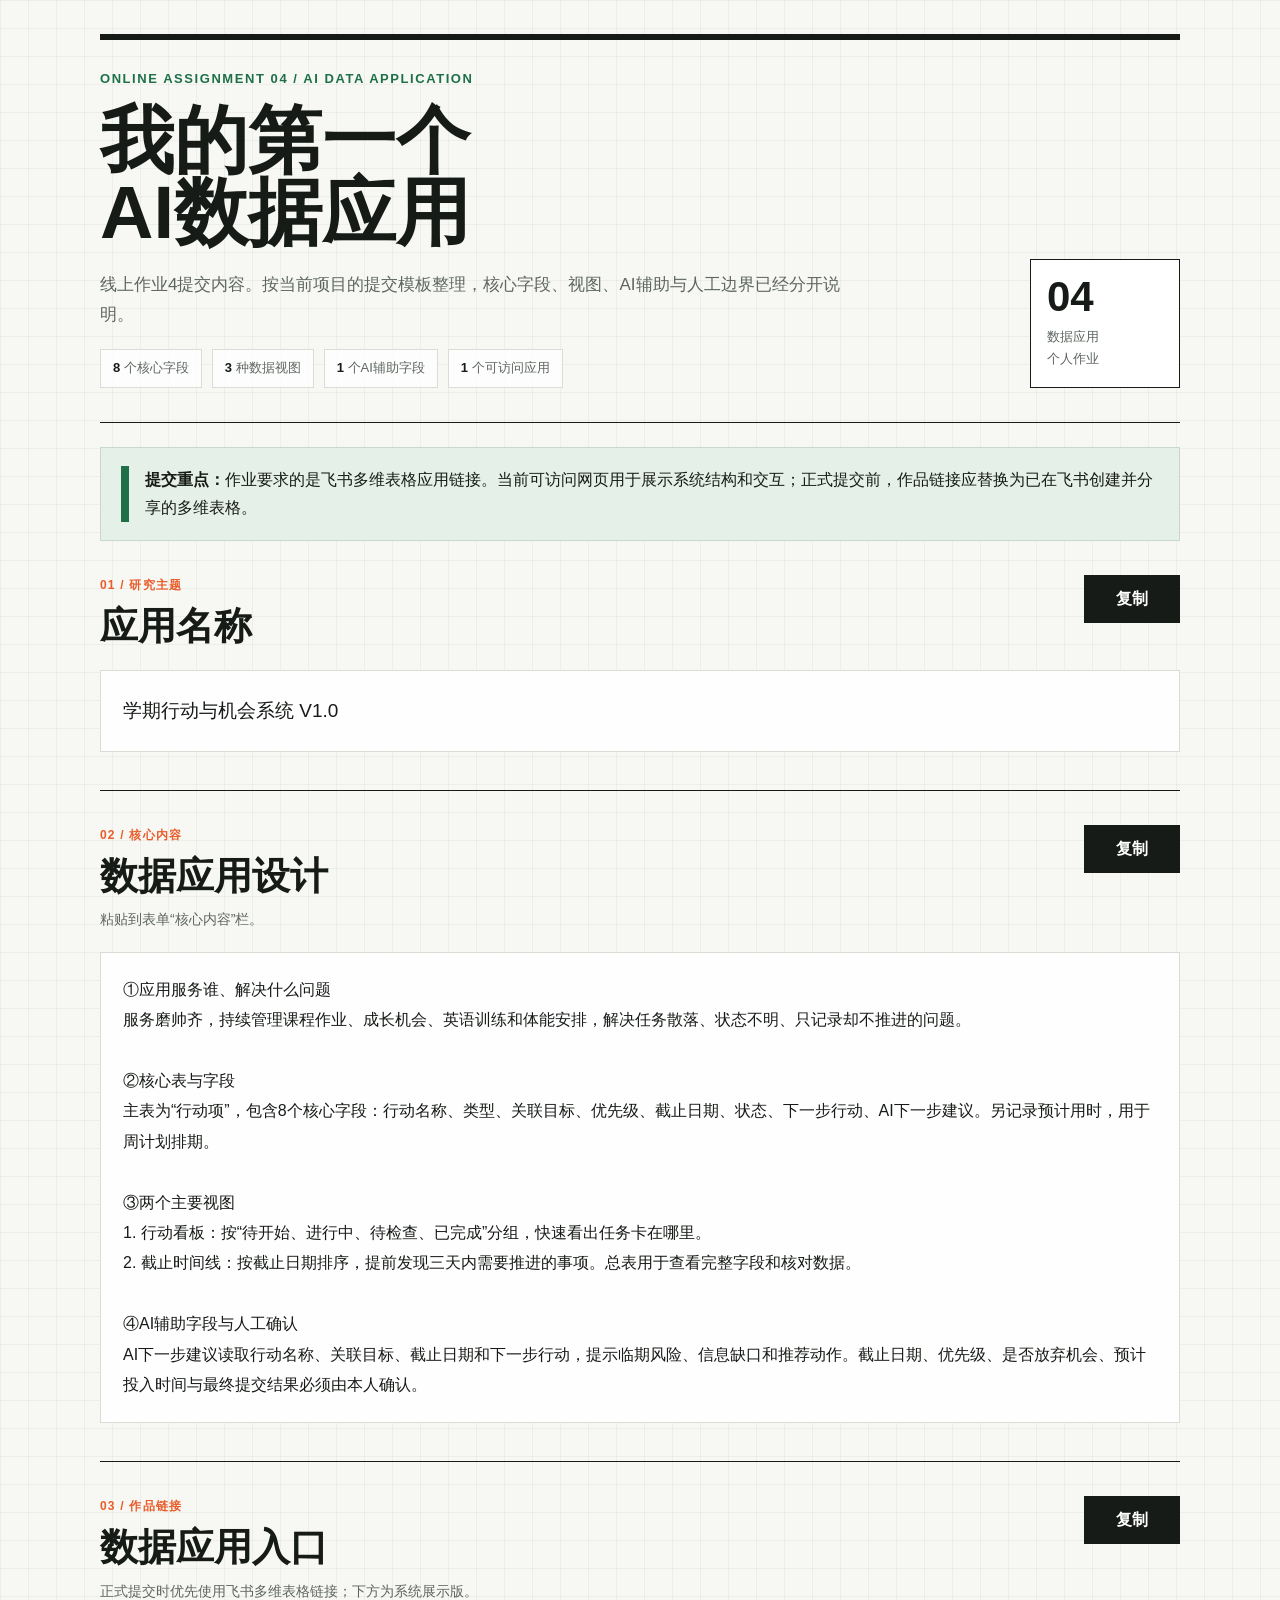
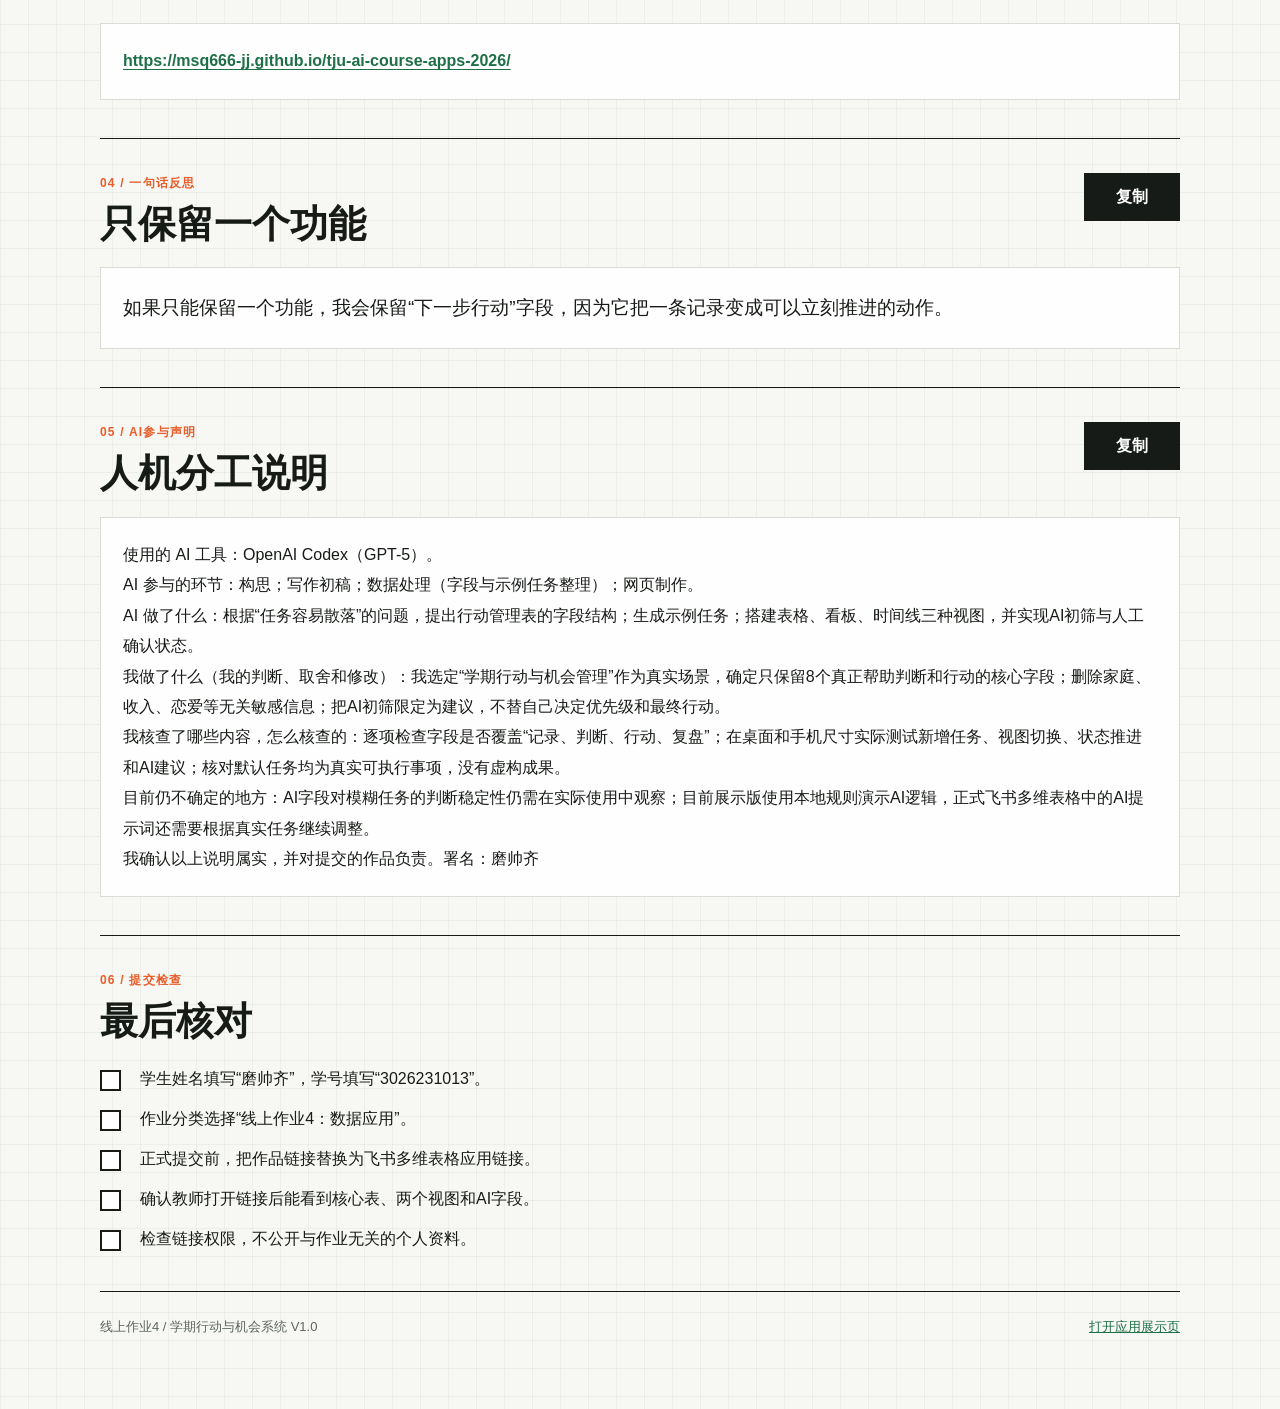
==== submit4.html @ 9b3991ab "Build course modules four and five" ====
<!doctype html>
<html lang="zh-CN">
<head>
  <meta charset="utf-8">
  <meta name="viewport" content="width=device-width, initial-scale=1">
  <title>线上作业4提交助手｜我的第一个AI数据应用</title>
  <link rel="stylesheet" href="submission.css">
</head>
<body>
  <main class="page">
    <header class="masthead">
      <div>
        <p class="eyebrow">ONLINE ASSIGNMENT 04 / AI DATA APPLICATION</p>
        <h1>我的第一个<br>AI数据应用</h1>
        <p class="subtitle">线上作业4提交内容。按当前项目的提交模板整理，核心字段、视图、AI辅助与人工边界已经分开说明。</p>
        <div class="metrics">
          <span class="metric"><b>8</b> 个核心字段</span>
          <span class="metric"><b>3</b> 种数据视图</span>
          <span class="metric"><b>1</b> 个AI辅助字段</span>
          <span class="metric"><b>1</b> 个可访问应用</span>
        </div>
      </div>
      <div class="issue"><strong>04</strong><span>数据应用<br>个人作业</span></div>
    </header>

    <aside class="notice">
      <div><p><strong>提交重点：</strong>作业要求的是飞书多维表格应用链接。当前可访问网页用于展示系统结构和交互；正式提交前，作品链接应替换为已在飞书创建并分享的多维表格。</p></div>
    </aside>

    <section class="section">
      <div class="section-head">
        <div><span class="section-index">01 / 研究主题</span><h2>应用名称</h2></div>
        <button class="copy" type="button" data-copy-target="topic">复制</button>
      </div>
      <div class="copy-block short" id="topic">学期行动与机会系统 V1.0</div>
    </section>

    <section class="section">
      <div class="section-head">
        <div><span class="section-index">02 / 核心内容</span><h2>数据应用设计</h2><p class="hint">粘贴到表单“核心内容”栏。</p></div>
        <button class="copy" type="button" data-copy-target="body">复制</button>
      </div>
      <div class="copy-block" id="body">①应用服务谁、解决什么问题
服务磨帅齐，持续管理课程作业、成长机会、英语训练和体能安排，解决任务散落、状态不明、只记录却不推进的问题。

②核心表与字段
主表为“行动项”，包含8个核心字段：行动名称、类型、关联目标、优先级、截止日期、状态、下一步行动、AI下一步建议。另记录预计用时，用于周计划排期。

③两个主要视图
1. 行动看板：按“待开始、进行中、待检查、已完成”分组，快速看出任务卡在哪里。
2. 截止时间线：按截止日期排序，提前发现三天内需要推进的事项。总表用于查看完整字段和核对数据。

④AI辅助字段与人工确认
AI下一步建议读取行动名称、关联目标、截止日期和下一步行动，提示临期风险、信息缺口和推荐动作。截止日期、优先级、是否放弃机会、预计投入时间与最终提交结果必须由本人确认。</div>
    </section>

    <section class="section">
      <div class="section-head">
        <div><span class="section-index">03 / 作品链接</span><h2>数据应用入口</h2><p class="hint">正式提交时优先使用飞书多维表格链接；下方为系统展示版。</p></div>
        <button class="copy" type="button" data-copy-target="worklink">复制</button>
      </div>
      <div class="copy-block link-block" id="worklink"><a href="https://msq666-jj.github.io/tju-ai-course-apps-2026/" target="_blank" rel="noreferrer">https://msq666-jj.github.io/tju-ai-course-apps-2026/</a></div>
    </section>

    <section class="section">
      <div class="section-head">
        <div><span class="section-index">04 / 一句话反思</span><h2>只保留一个功能</h2></div>
        <button class="copy" type="button" data-copy-target="reflection">复制</button>
      </div>
      <div class="copy-block short" id="reflection">如果只能保留一个功能，我会保留“下一步行动”字段，因为它把一条记录变成可以立刻推进的动作。</div>
    </section>

    <section class="section">
      <div class="section-head">
        <div><span class="section-index">05 / AI参与声明</span><h2>人机分工说明</h2></div>
        <button class="copy" type="button" data-copy-target="statement">复制</button>
      </div>
      <div class="copy-block" id="statement">使用的 AI 工具：OpenAI Codex（GPT-5）。
AI 参与的环节：构思；写作初稿；数据处理（字段与示例任务整理）；网页制作。
AI 做了什么：根据“任务容易散落”的问题，提出行动管理表的字段结构；生成示例任务；搭建表格、看板、时间线三种视图，并实现AI初筛与人工确认状态。
我做了什么（我的判断、取舍和修改）：我选定“学期行动与机会管理”作为真实场景，确定只保留8个真正帮助判断和行动的核心字段；删除家庭、收入、恋爱等无关敏感信息；把AI初筛限定为建议，不替自己决定优先级和最终行动。
我核查了哪些内容，怎么核查的：逐项检查字段是否覆盖“记录、判断、行动、复盘”；在桌面和手机尺寸实际测试新增任务、视图切换、状态推进和AI建议；核对默认任务均为真实可执行事项，没有虚构成果。
目前仍不确定的地方：AI字段对模糊任务的判断稳定性仍需在实际使用中观察；目前展示版使用本地规则演示AI逻辑，正式飞书多维表格中的AI提示词还需要根据真实任务继续调整。
我确认以上说明属实，并对提交的作品负责。署名：磨帅齐</div>
    </section>

    <section class="section">
      <div class="section-head"><div><span class="section-index">06 / 提交检查</span><h2>最后核对</h2></div></div>
      <ul class="checklist">
        <li>学生姓名填写“磨帅齐”，学号填写“3026231013”。</li>
        <li>作业分类选择“线上作业4：数据应用”。</li>
        <li>正式提交前，把作品链接替换为飞书多维表格应用链接。</li>
        <li>确认教师打开链接后能看到核心表、两个视图和AI字段。</li>
        <li>检查链接权限，不公开与作业无关的个人资料。</li>
      </ul>
    </section>

    <footer class="footer"><span>线上作业4 / 学期行动与机会系统 V1.0</span><a href="index.html">打开应用展示页</a></footer>
  </main>
  <div class="toast" id="toast" role="status" aria-live="polite"></div>
  <script src="submission.js"></script>
</body>
</html>
---- submission.css ----
:root {
  --paper: #f7f8f4;
  --ink: #171b17;
  --muted: #5e665f;
  --line: #d8ddd5;
  --green: #1f7048;
  --green-soft: #e5f0e8;
  --orange: #e85d2a;
  --white: #ffffff;
}

* {
  box-sizing: border-box;
}

html {
  scroll-behavior: smooth;
}

body {
  margin: 0;
  color: var(--ink);
  background:
    linear-gradient(rgba(23, 27, 23, 0.045) 1px, transparent 1px),
    linear-gradient(90deg, rgba(23, 27, 23, 0.045) 1px, transparent 1px),
    var(--paper);
  background-size: 28px 28px;
  font-family: "Microsoft YaHei", "PingFang SC", "Noto Sans SC", sans-serif;
  line-height: 1.75;
}

button,
a {
  font: inherit;
}

button {
  cursor: pointer;
}

.page {
  width: min(1080px, calc(100% - 32px));
  margin: auto;
  padding: 34px 0 70px;
}

.masthead {
  display: grid;
  grid-template-columns: minmax(0, 1fr) auto;
  gap: 28px;
  align-items: end;
  padding: 28px 0 34px;
  border-top: 6px solid var(--ink);
  border-bottom: 1px solid var(--ink);
}

.eyebrow {
  margin: 0 0 14px;
  color: var(--green);
  font-size: 13px;
  font-weight: 800;
  letter-spacing: 0.12em;
}

h1 {
  margin: 0;
  font-size: clamp(38px, 6vw, 74px);
  line-height: 0.98;
}

.subtitle {
  max-width: 740px;
  margin: 20px 0 0;
  color: var(--muted);
  font-size: 17px;
}

.issue {
  min-width: 150px;
  padding: 16px;
  background: var(--white);
  border: 1px solid var(--ink);
}

.issue strong {
  display: block;
  font-size: 42px;
  line-height: 1;
}

.issue span {
  display: block;
  margin-top: 8px;
  color: var(--muted);
  font-size: 13px;
}

.metrics {
  display: flex;
  flex-wrap: wrap;
  gap: 10px;
  margin-top: 20px;
}

.metric {
  padding: 7px 12px;
  color: var(--muted);
  background: rgba(255, 255, 255, 0.8);
  border: 1px solid var(--line);
  font-size: 13px;
}

.metric b {
  color: var(--ink);
}

.notice {
  display: grid;
  grid-template-columns: 8px minmax(0, 1fr);
  gap: 16px;
  margin-top: 24px;
  padding: 18px 20px;
  background: var(--green-soft);
  border: 1px solid #c9d8cd;
}

.notice::before {
  content: "";
  background: var(--green);
}

.notice p {
  margin: 0;
}

.section {
  padding: 34px 0 38px;
  border-bottom: 1px solid var(--ink);
}

.section-head {
  display: flex;
  gap: 20px;
  align-items: flex-start;
  justify-content: space-between;
  margin-bottom: 20px;
}

.section-index {
  display: block;
  margin-bottom: 8px;
  color: var(--orange);
  font-size: 12px;
  font-weight: 800;
  letter-spacing: 0.1em;
}

h2 {
  margin: 0;
  font-size: clamp(24px, 3.5vw, 38px);
  line-height: 1.2;
}

.hint {
  margin: 8px 0 0;
  color: var(--muted);
  font-size: 14px;
}

.copy {
  flex: 0 0 auto;
  min-width: 96px;
  padding: 9px 14px;
  color: var(--white);
  background: var(--ink);
  border: 1px solid var(--ink);
  font-weight: 700;
}

.copy:hover,
.copy:focus-visible {
  background: var(--green);
  border-color: var(--green);
  outline: none;
}

.copy.copied {
  color: var(--ink);
  background: #cce9d7;
  border-color: var(--green);
}

.copy-block {
  margin: 0;
  padding: 22px;
  background: rgba(255, 255, 255, 0.92);
  border: 1px solid var(--line);
  white-space: pre-wrap;
  overflow-wrap: anywhere;
  font-size: 16px;
  line-height: 1.9;
  user-select: text;
}

.short {
  font-size: 19px;
}

.link-block a {
  color: var(--green);
  font-weight: 700;
  text-underline-offset: 3px;
  overflow-wrap: anywhere;
}

.checklist {
  display: grid;
  gap: 12px;
  margin: 0;
  padding: 0;
  list-style: none;
}

.checklist li {
  display: grid;
  grid-template-columns: 28px minmax(0, 1fr);
  gap: 12px;
  align-items: start;
}

.checklist li::before {
  content: "";
  width: 17px;
  height: 17px;
  margin-top: 5px;
  background: var(--white);
  border: 2px solid var(--ink);
}

.footer {
  display: flex;
  flex-wrap: wrap;
  gap: 16px;
  justify-content: space-between;
  padding-top: 24px;
  color: var(--muted);
  font-size: 13px;
}

.footer a {
  color: var(--green);
}

.toast {
  position: fixed;
  right: 20px;
  bottom: 20px;
  z-index: 20;
  padding: 11px 16px;
  color: var(--white);
  background: var(--ink);
  opacity: 0;
  transform: translateY(14px);
  pointer-events: none;
  transition: 180ms ease;
}

.toast.show {
  opacity: 1;
  transform: none;
}

@media (max-width: 720px) {
  .page {
    width: calc(100% - 22px);
    padding-top: 22px;
  }

  .masthead {
    grid-template-columns: 1fr;
  }

  .issue {
    width: 130px;
  }

  .section-head {
    align-items: flex-end;
  }

  .copy-block {
    padding: 16px;
    font-size: 15px;
  }

  .copy {
    min-width: 80px;
    padding: 8px 11px;
  }
}
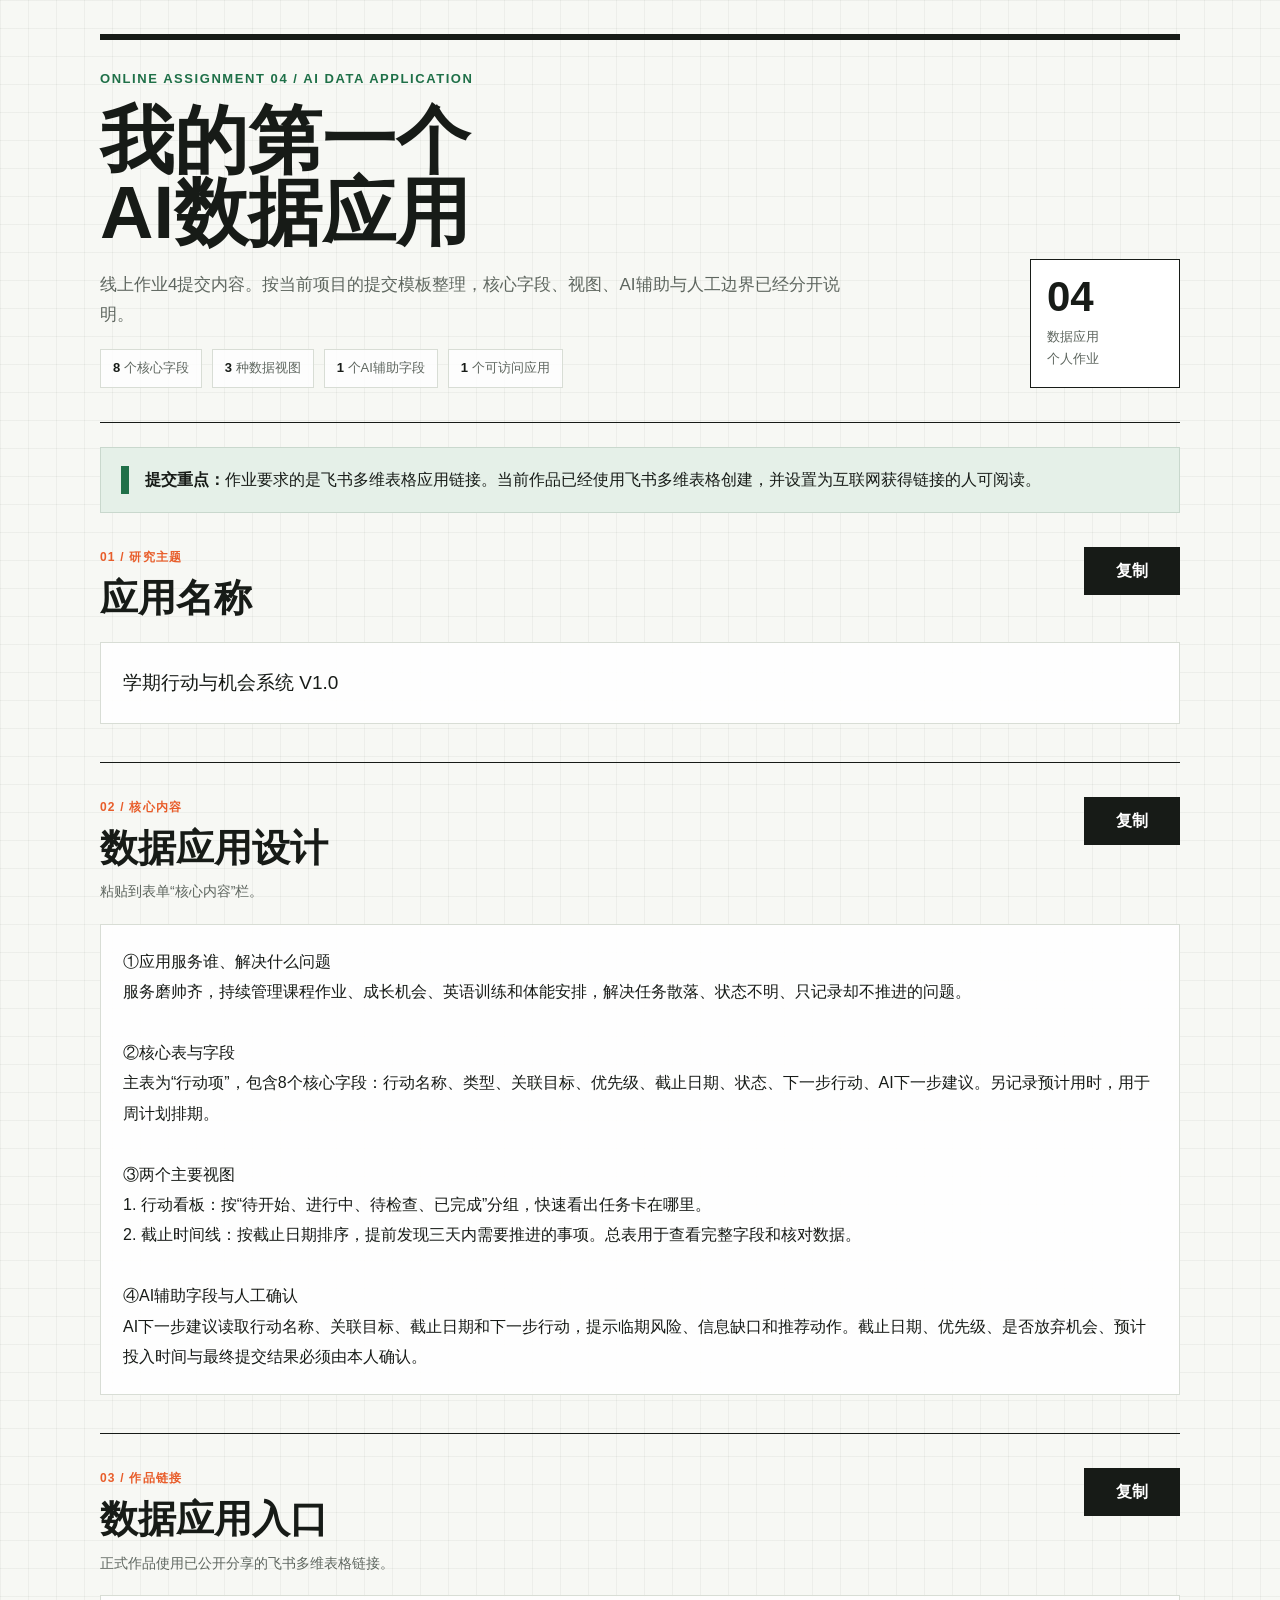
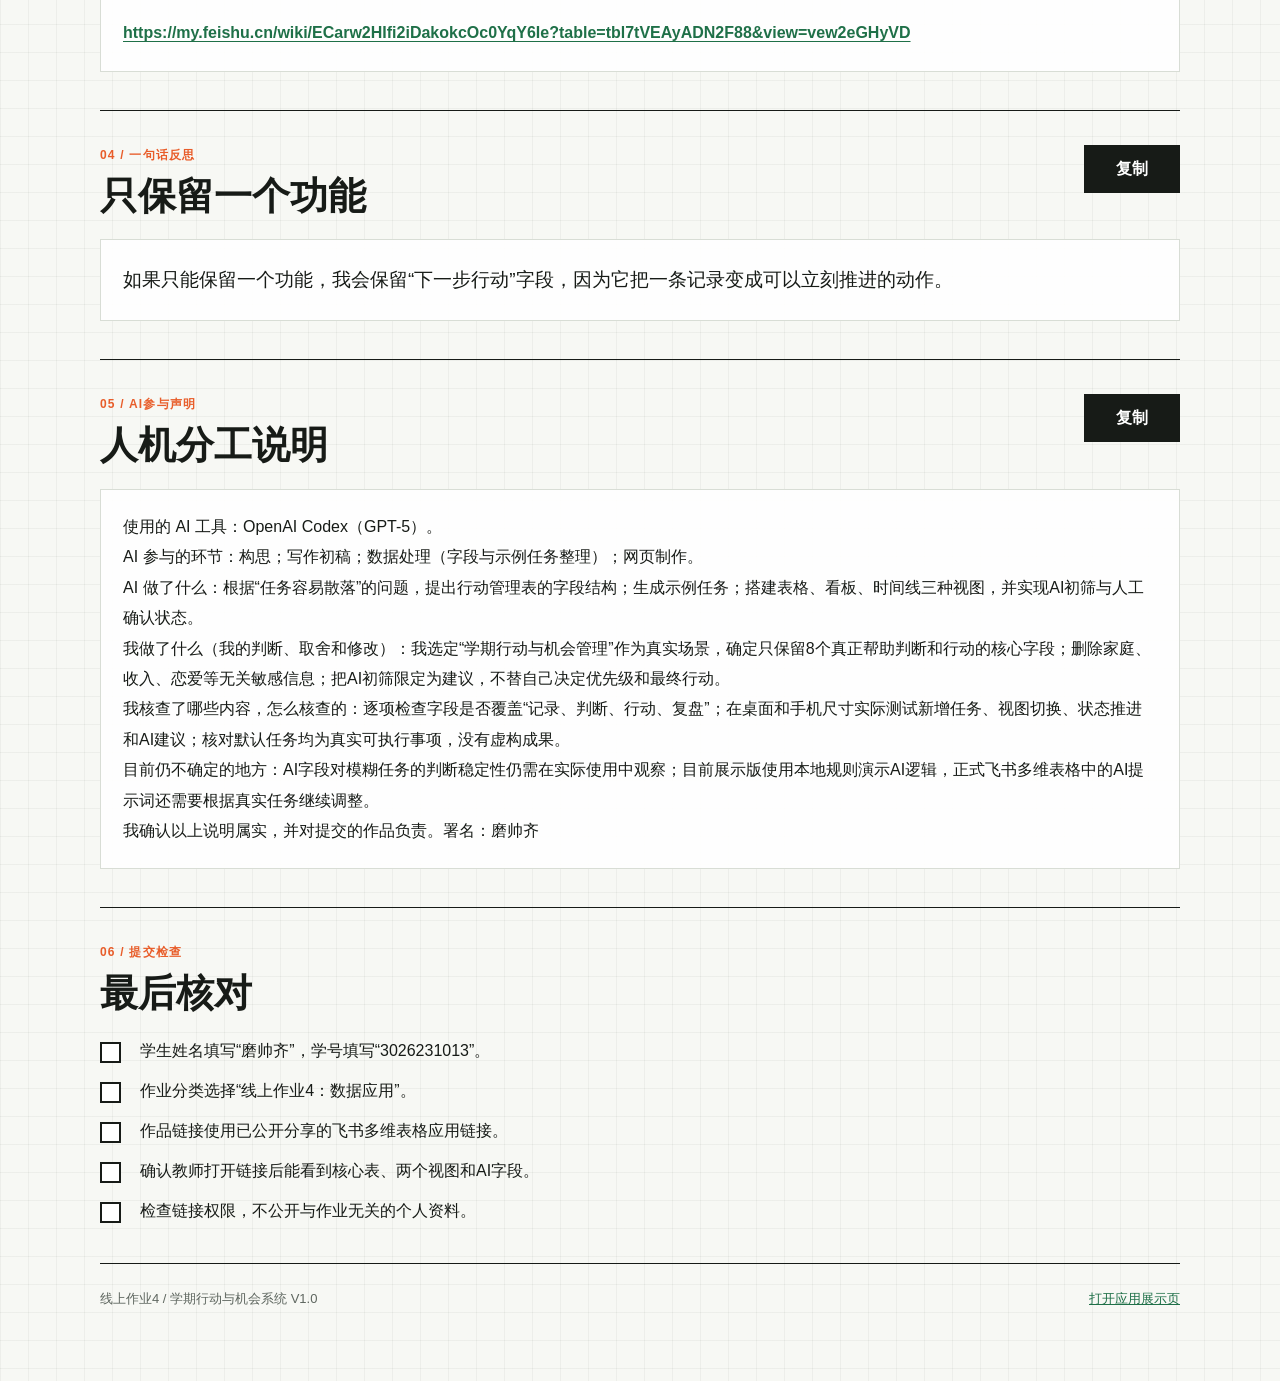
==== commit 012fa063: "Update module 4 submission with Feishu link" ====
--- a/submit4.html
+++ b/submit4.html
@@ -24,7 +24,7 @@
     </header>
 
     <aside class="notice">
-      <div><p><strong>提交重点：</strong>作业要求的是飞书多维表格应用链接。当前可访问网页用于展示系统结构和交互；正式提交前，作品链接应替换为已在飞书创建并分享的多维表格。</p></div>
+      <div><p><strong>提交重点：</strong>作业要求的是飞书多维表格应用链接。当前作品已经使用飞书多维表格创建，并设置为互联网获得链接的人可阅读。</p></div>
     </aside>
 
     <section class="section">
@@ -56,10 +56,10 @@
 
     <section class="section">
       <div class="section-head">
-        <div><span class="section-index">03 / 作品链接</span><h2>数据应用入口</h2><p class="hint">正式提交时优先使用飞书多维表格链接；下方为系统展示版。</p></div>
+        <div><span class="section-index">03 / 作品链接</span><h2>数据应用入口</h2><p class="hint">正式作品使用已公开分享的飞书多维表格链接。</p></div>
         <button class="copy" type="button" data-copy-target="worklink">复制</button>
       </div>
-      <div class="copy-block link-block" id="worklink"><a href="https://msq666-jj.github.io/tju-ai-course-apps-2026/" target="_blank" rel="noreferrer">https://msq666-jj.github.io/tju-ai-course-apps-2026/</a></div>
+      <div class="copy-block link-block" id="worklink"><a href="https://my.feishu.cn/wiki/ECarw2HIfi2iDakokcOc0YqY6Ie?table=tbl7tVEAyADN2F88&amp;view=vew2eGHyVD" target="_blank" rel="noreferrer">https://my.feishu.cn/wiki/ECarw2HIfi2iDakokcOc0YqY6Ie?table=tbl7tVEAyADN2F88&amp;view=vew2eGHyVD</a></div>
     </section>
 
     <section class="section">
@@ -89,7 +89,7 @@
       <ul class="checklist">
         <li>学生姓名填写“磨帅齐”，学号填写“3026231013”。</li>
         <li>作业分类选择“线上作业4：数据应用”。</li>
-        <li>正式提交前，把作品链接替换为飞书多维表格应用链接。</li>
+        <li>作品链接使用已公开分享的飞书多维表格应用链接。</li>
         <li>确认教师打开链接后能看到核心表、两个视图和AI字段。</li>
         <li>检查链接权限，不公开与作业无关的个人资料。</li>
       </ul>
